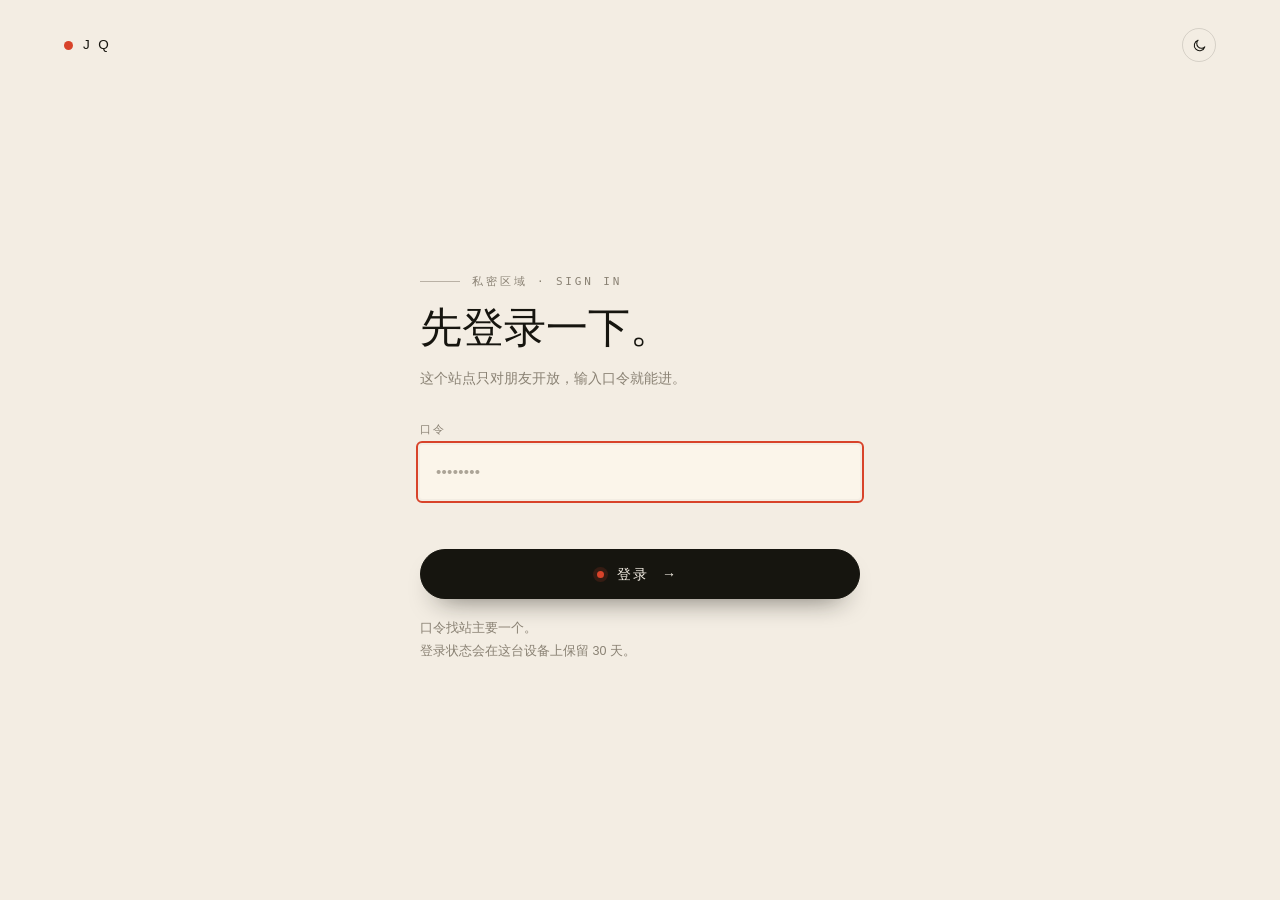
==== about.html @ d94688c4 "Add files via upload" ====
<!DOCTYPE html>
<html lang="zh-CN">
<head>
<meta charset="utf-8" />
<meta name="viewport" content="width=device-width, initial-scale=1" />
<meta name="color-scheme" content="light" />
<title>关于我 · J Q</title>
<meta name="description" content="关于 J Q：我在做什么、经历过什么，以及工作以外的事。" />
<meta name="theme-color" content="#F3EDE3" />
<link rel="icon" href="data:image/svg+xml,%3Csvg xmlns='http://www.w3.org/2000/svg' viewBox='0 0 32 32'%3E%3Crect width='32' height='32' rx='16' fill='%23F3EDE3'/%3E%3Ccircle cx='16' cy='16' r='6' fill='%23D8432A'/%3E%3C/svg%3E" />
<link rel="stylesheet" href="css/style.css" />
<script>
  /* 主题：先看上次的选择，没有就跟系统走 */
  try {
    var savedTheme = localStorage.getItem('site-theme');
    if (!savedTheme) {
      savedTheme = window.matchMedia('(prefers-color-scheme: dark)').matches ? 'dark' : 'light';
    }
    document.documentElement.setAttribute('data-theme', savedTheme);
  } catch (e) {
    document.documentElement.setAttribute('data-theme', 'light');
  }

  /* 从别的页面点链接过来时，先让幕布覆盖屏幕，避免第一帧闪白 */
  try {
    if (/(?:^|[?&])via=veil(?:&|$)/.test(location.search)) {
      document.documentElement.classList.add('is-entering');
    }
  } catch (e) {}
</script>
<script src="js/auth-gate.js"></script>
</head>
<body id="top">

<div class="veil" id="veil" aria-hidden="true">
  <div class="veil__road"></div>
  <div class="veil__car is-moving" data-car></div>
  <p class="veil__label" id="veilLabel">关于我 · About</p>
</div>

<div class="page">

  <header class="topbar">
    <a class="brand" href="index.html" data-transition data-veil="主页 · Home">
      <span class="brand__mark" aria-hidden="true"></span>
      <span>J Q</span>
    </a>
    <div class="topbar__right">
      <nav class="nav" aria-label="主导航">
        <a class="nav__link" href="index.html?via=veil" data-transition data-veil="主页 · Home">主页</a>
        <a class="nav__link" href="about.html" aria-current="page">关于我</a>
        <a class="nav__link" href="works.html?via=veil" data-transition data-veil="作品 · Work">作品</a>
        <a class="nav__link" href="notes.html?via=veil" data-transition data-veil="笔记 · Notes">笔记</a>
        <a class="nav__link" href="friends.html?via=veil" data-transition data-veil="朋友们 · Friends">朋友们</a>
        <a class="nav__link" href="contact.html?via=veil" data-transition data-veil="联系 · Contact">联系</a>
      </nav>
      <button class="theme-toggle" type="button" data-theme-toggle aria-label="切换到夜间模式">
        <svg class="theme-toggle__icon theme-toggle__icon--moon" viewBox="0 0 24 24" fill="none" stroke="currentColor" stroke-width="1.7" stroke-linecap="round" stroke-linejoin="round" aria-hidden="true" focusable="false"><path d="M20.5 14.2A8.6 8.6 0 1 1 9.8 3.5a7 7 0 0 0 10.7 10.7Z"/></svg>
        <svg class="theme-toggle__icon theme-toggle__icon--sun" viewBox="0 0 24 24" fill="none" stroke="currentColor" stroke-width="1.7" stroke-linecap="round" aria-hidden="true" focusable="false"><circle cx="12" cy="12" r="4"/><path d="M12 2.5v2M12 19.5v2M2.5 12h2M19.5 12h2M5.2 5.2l1.4 1.4M17.4 17.4l1.4 1.4M18.8 5.2l-1.4 1.4M6.6 17.4l-1.4 1.4"/></svg>
      </button>
    </div>
  </header>

  <main class="wrap page-main">

    <p class="eyebrow">
      <span class="eyebrow__line" aria-hidden="true"></span>
      关于我 · About
    </p>

    <h1 class="page-title">把复杂的东西，<br />做得简单一点。</h1>

    <p class="page-lede">
      你好，欢迎来到我的个人网页，我是<span class="mark">J Q</span>。一名IT程序员兼前端开发者。<br />
      我喜欢干净的界面、会呼吸的动效，和一次就懂的交互。
    </p>

    <div class="divider" aria-hidden="true">
      <div class="divider__line"></div>
      <div class="divider__car" data-car></div>
    </div>

    <!-- ✏️ 关于我：改成你自己的故事 -->
    <section class="section">
      <h2 class="section__label">关于我</h2>
      <div class="section__body">
        <p>
          我在贵阳做程序开发，日常我和我的联想Y7000P，代码、咖啡待在一起。
          从刚开始的一张项目草稿的出现到项目实际出现你的电脑里，我享受这种感觉。
        </p>
        <p>
          过去几年，我在一边学习，上课，一边尝试写一些小代码玩玩，你将会在我的作品里能看到
        </p>
      </div>
    </section>

    <!-- ✏️ 我在做什么：换成你真实的三个方向 -->
    <section class="section">
      <h2 class="section__label">我在做什么？</h2>
      <div class="section__body">
        <ul class="list">
          <li class="list__item">
            <span class="list__num">01</span>
            <div>
              <h3 class="list__title">第一身份</h3>
              <p class="list__desc">我还是一名在校大学生，还在准备考研呢</p>
            </div>
          </li>
          <li class="list__item">
            <span class="list__num">02</span>
            <div>
              <h3 class="list__title">前端开发</h3>
              <p class="list__desc">用 HTML / CSS / JavaScript 把设计稿变成能跑、能维护的页面。</p>
            </div>
          </li>
          <li class="list__item">
            <span class="list__num">03</span>
            <div>
              <h3 class="list__title">偶尔也研究一下单片机</h3>
              <p class="list__desc">一直想整一个桌面机器人，现在还在研究当中</p>
            </div>
          </li>
        </ul>
      </div>
    </section>

    <!-- ✏️ 现在：最近在忙什么 -->
    <section class="section">
      <h2 class="section__label">现在</h2>
      <div class="section__body">
        <p>
          我在学校上着课，也正在备考研究生，偶尔写写代码。课余时间在写一个微信小程序[手记]，这个程序可以让你随时随地的写写东西。
        </p>
      </div>
    </section>

    <!-- ✏️ 经历：换成你真实的年份与经历 -->
    <section class="section">
      <h2 class="section__label">经历</h2>
      <div class="section__body">
        <ol class="timeline">
          <li class="timeline__item">
            <span class="timeline__year">2026-至今</span>
            <h3 class="timeline__title">在校大学</h3>
            <p class="timeline__desc">上课，备考研究生</p>
          </li>
          <li class="timeline__item">
            <span class="timeline__year">2025</span>
            <h3 class="timeline__title">大数据与人工智能实验室</h3>
            <p class="timeline__desc">主要研究模型训练，偶尔也给AI找些口粮（数据处理）</p>
          </li>
          <li class="timeline__item">
            <span class="timeline__year">2024</span>
            <h3 class="timeline__title">学校</h3>
            <p class="timeline__desc">参加我校的大数据开发校赛，获得二等奖</p>
          </li>
          <li class="timeline__item">
            <span class="timeline__year">2023</span>
            <h3 class="timeline__title">参加云边端AI开发大赛</h3>
            <p class="timeline__desc">侥幸拿了个国家三等奖</p>
          </li>
        </ol>
      </div>
    </section>

    <!-- ✏️ 工具箱 -->
    <section class="section">
      <h2 class="section__label">工具箱</h2>
      <div class="section__body">
        <ul class="chips">
          <li>Pycharm</li>
          <li>IDEA</li>
          <li>DeepSeek</li>
          <li>Blender</li>
          <li>Hbuder x / CSS</li>
          <li>Java</li>
          <li>Python</li>
          <li>MySQL</li>
        </ul>
      </div>
    </section>

    <!-- ✏️ 工作以外 -->
    <section class="section">
      <h2 class="section__label">工作以外</h2>
      <div class="section__body">
        <p>
          骑车、拍照、煮咖啡，偶尔写一点关于设计的文字。
          天气好的时候会沿着河一直骑到没有路灯的地方，然后再骑回来。
        </p>
      </div>
    </section>

    <!-- ✏️ 问答：换成常被问到的问题 -->
    <section class="section">
      <h2 class="section__label">问答</h2>
      <div class="section__body">
        <dl class="qa">
          <div>
            <dt>你接私活吗？</dt>
            <dd>接。我以前的一个高中同学给了我一个数据爬取的项目，我就接了、</dd>
          </div>
          <div>
            <dt>一个项目怎么开始？</dt>
            <dd>先聊半小时的天，把目标、时间和预算说清楚。我会给一份简短的方案和排期，觉得合适再开工。</dd>
          </div>
          <div>
            <dt>你更擅长哪一段？</dt>
            <dd>从「想清楚」到「做出来」的后面那段——把所有的“幻想”全部一一实现，把它写成能跑的页面。</dd>
          </div>
        </dl>
      </div>
    </section>
    <!-- ✏️ 基本信息：换成你的城市、邮箱、社交账号 -->
    <section class="facts">
      <dl class="facts__grid">
        <div class="facts__item">
          <dt>坐标</dt>
          <dd>中国 · 贵阳</dd>
        </div>
        <div class="facts__item">
          <dt>现在</dt>
          <dd>看时间接受远程合作</dd>
        </div>
        <div class="facts__item">
          <dt>邮箱</dt>
          <dd><a href="mailto:2167203486@qq.com">2167203486@qq.com</a></dd>
        </div>
        <div class="facts__item">
          <dt>更多</dt>
          <dd><a href="#" aria-label="这个等一会加">GitHub / 即刻 ↗</a></dd>
        </div>
      </dl>
    </section>

  </main>

  <footer class="site-foot">
    <div class="site-foot__inner">
          <div class="site-foot__cta">
      <p class="site-foot__title">还想知道点别的？<br />直接问我就好。</p>
      <div class="site-foot__actions">
        <a class="cta" href="contact.html?via=veil" data-transition data-veil="联系 · Contact">
            <span class="cta__dot" aria-hidden="true"></span>
            <span>联系我</span>
            <span class="cta__arrow" aria-hidden="true">→</span>
          </a>
        <a class="cta cta--flower" href="花.html?via=veil" data-transition data-veil="花 · Flowers">
          <span class="cta__flower" aria-hidden="true">✿</span>
          <span>看到最后了，送你一朵花吧</span>
        </a>
      </div>
    </div>

<div class="site-foot__meta">
        <span>© 2026 J Q</span>
        <div class="site-foot__links">
          <a href="mailto:2167203486@qq.com">Email</a>
          <a href="#" aria-label="GitHub">GitHub</a>
          <a href="#" aria-label="即刻">即刻</a>
        </div>
        <a href="#top">回到顶部 ↑</a>
      </div>
    </div>
  </footer>

</div>

<noscript>
  <style>
    html.is-entering .veil { display: none !important; }
  </style>
</noscript>

<!-- 落下来的小信封：点一下直接写邮件 -->
<a class="envelope" href="mailto:2167203486@qq.com" aria-label="写信给我" title="写信给我">
  <svg viewBox="0 0 24 24" fill="none" stroke="currentColor" stroke-width="1.6" stroke-linecap="round" stroke-linejoin="round" aria-hidden="true" focusable="false">
    <rect x="2.5" y="5" width="19" height="14" rx="2.6"/>
    <path d="M3.2 6.4 12 12.7l8.8-6.3"/>
  </svg>
</a>
<script src="js/car.js" defer></script>
<script src="js/app.js" defer></script>
<script src="js/letters.js" defer></script>
<script src="js/auth.js" defer></script>
</body>
</html>
---- css/style.css ----
/* =========================================================================
   你的名字 · 个人主页
   ---------------------------------------------------------------------------
   目录
   00 变量 / 重置
   01 通用零件（tag / eyebrow / 按钮 / 工具类）
   02 加载页 loader
   03 小车 car（SVG 配色与动画）
   04 主视觉 hero + 公路
   05 过场幕布 veil
   06 关于我 about
   07 响应式
   08 减少动效 / 降级
   ========================================================================= */

/* ---------------------------------------------------------------- 00 变量 */
:root {
  --paper:      #F3EDE3;
  --paper-hi:   #FBF5EA;
  --paper-lo:   #E8DECE;
  --ink:        #16150F;
  --ink-2:      #3E392F;
  --muted:      #8A8274;
  --accent:     #D8432A;
  --accent-2:   #F0A93B;
  --car:        #D8432A;
  --line:       rgba(22, 21, 15, 0.13);
  --line-strong: rgba(22, 21, 15, .28);
  --hairline:   rgba(22, 21, 15, .08);
  --dash:       rgba(22, 21, 15, .27);
  --ghost:      rgba(22, 21, 15, .13);
  --paper-2:    #EAE1D2;
  --ink-strong: #000000;
  --tire:       #17160F;
  --road-a:     #1D1B13;
  --road-b:     #121109;
  --veil-bg:    #16150F;
  --veil-fg:    #F3EDE3;

  --pad:        clamp(20px, 5vw, 64px);
  --road-h:     clamp(46px, 7vh, 68px);

  --font-serif: Georgia, "Times New Roman", "Songti SC", "STSong",
                "Source Han Serif SC", "Noto Serif SC", "SimSun", serif;
  --font-sans:  -apple-system, BlinkMacSystemFont, "Segoe UI", "PingFang SC",
                "Hiragino Sans GB", "Microsoft YaHei", "Noto Sans SC", sans-serif;
  --font-mono:  ui-monospace, "Cascadia Mono", "SF Mono", Consolas, Menlo, monospace;

  --ease:       cubic-bezier(.2, .8, .2, 1);
  --ease-curtain: cubic-bezier(.76, 0, .24, 1);
}

*, *::before, *::after { box-sizing: border-box; }

html, body {
  margin: 0;
  padding: 0;
  overflow-x: hidden;
}

html { -webkit-text-size-adjust: 100%; }

body {
  min-height: 100vh;
  min-height: 100svh;
  background: var(--paper);
  color: var(--ink);
  font-family: var(--font-sans);
  font-size: 16px;
  line-height: 1.6;
  -webkit-font-smoothing: antialiased;
  -moz-osx-font-smoothing: grayscale;
  text-rendering: optimizeLegibility;
}

body.is-loading { overflow: hidden; }

img, svg { display: block; max-width: 100%; }

a { color: inherit; text-decoration: none; }

h1, h2, h3, p, dl, dd, dt, ul, li { margin: 0; }

ul, ol { padding: 0; list-style: none; }

::selection { background: var(--accent); color: var(--paper); }

:focus-visible {
  outline: 2px solid var(--accent);
  outline-offset: 4px;
  border-radius: 2px;
}

/* ------------------------------------------------------------ 01 通用零件 */
.tag {
  font-family: var(--font-mono);
  font-size: 10.5px;
  letter-spacing: .3em;
  text-transform: uppercase;
  color: var(--ink);
}

.tag--dim { color: var(--muted); }

.eyebrow {
  display: flex;
  align-items: center;
  gap: 12px;
  font-family: var(--font-mono);
  font-size: 11px;
  letter-spacing: .26em;
  text-transform: uppercase;
  color: var(--muted);
}

.eyebrow__line {
  display: block;
  width: clamp(24px, 4vw, 40px);
  height: 1px;
  background: currentColor;
  opacity: .55;
}

.dot { color: var(--accent); }

.mark {
  padding-bottom: 1px;
  border-bottom: 2px solid var(--accent);
}

.sr-only {
  position: absolute;
  width: 1px; height: 1px;
  padding: 0; margin: -1px;
  overflow: hidden;
  clip: rect(0 0 0 0);
  white-space: nowrap;
  border: 0;
}

/* 主按钮 */
.cta {
  position: relative;
  display: inline-flex;
  align-items: center;
  gap: 13px;
  padding: 17px 30px 17px 25px;
  border: 1px solid var(--ink);
  border-radius: 999px;
  background: var(--ink);
  color: var(--paper);
  font-size: clamp(14px, 1.1vw, 15.5px);
  font-weight: 500;
  letter-spacing: .14em;
  line-height: 1;
  box-shadow: 0 14px 28px -18px rgba(22, 21, 15, .95);
  transition: transform .45s var(--ease), box-shadow .45s var(--ease),
              background .45s var(--ease), color .45s var(--ease);
}

.cta::after { /* 扩大点击区 */
  content: "";
  position: absolute;
  inset: -10px -6px;
  border-radius: inherit;
}

.cta:hover {
  transform: translateY(-3px);
  background: var(--ink-strong);
  box-shadow: 0 22px 34px -20px rgba(22, 21, 15, .9);
}

.cta:active { transform: translateY(-1px); }

.cta__dot {
  width: 7px;
  height: 7px;
  flex: none;
  border-radius: 50%;
  background: var(--accent);
  box-shadow: 0 0 0 4px rgba(216, 67, 42, .16);
}

.cta__arrow { transition: transform .45s var(--ease); }
.cta:hover .cta__arrow { transform: translateX(4px); }

.cta--ghost {
  background: transparent;
  color: var(--ink);
  box-shadow: none;
  border-color: var(--line-strong);
}

.cta--ghost:hover {
  background: var(--ink);
  color: var(--paper);
  border-color: var(--ink);
}

/* --------------------------------------------------------- 02 加载页 */
.loader {
  position: fixed;
  inset: 0;
  z-index: 80;
  background:
    radial-gradient(130% 95% at 50% 0%, var(--paper-hi) 0%, var(--paper) 52%, var(--paper-lo) 100%);
  transform: translateY(0);
  transition: transform .9s var(--ease-curtain);
  will-change: transform;
}

.loader.is-out { transform: translateY(-101%); }

.loader::after { /* 幕布下沿的一道黑线 */
  content: "";
  position: absolute;
  left: 0; right: 0; bottom: 0;
  height: 2px;
  background: var(--ink);
}

.loader__inner {
  display: flex;
  flex-direction: column;
  min-height: 100vh;
  min-height: 100svh;
  padding: clamp(18px, 3.2vw, 32px) var(--pad) clamp(22px, 4vw, 40px);
}

.loader__top {
  display: flex;
  align-items: center;
  justify-content: space-between;
  gap: 20px;
  padding-bottom: clamp(12px, 2.2vw, 18px);
  border-bottom: 1px solid var(--line);
}

.loader__head { margin-block: auto; }

.loader__title {
  font-family: var(--font-serif);
  font-weight: 400;
  font-size: clamp(2.1rem, 6.2vw, 4.9rem);
  line-height: 1.12;
  letter-spacing: .01em;
  margin-bottom: clamp(12px, 2.2vh, 22px);
}

.loader__sub {
  color: var(--muted);
  font-size: clamp(12.5px, 1.1vw, 14.5px);
  letter-spacing: .12em;
}

.loader__bar {
  width: 100%;
  max-width: 1080px;
}

.loader__meta {
  display: flex;
  align-items: baseline;
  justify-content: space-between;
  gap: 20px;
  margin-bottom: 2px;
}

.loader__label {
  font-family: var(--font-mono);
  font-size: 10.5px;
  letter-spacing: .3em;
  text-transform: uppercase;
  color: var(--muted);
}

.loader__pct {
  display: inline-flex;
  align-items: baseline;
  color: var(--ink);
}

.loader__pct b {
  font-family: var(--font-serif);
  font-weight: 400;
  font-size: clamp(46px, 7.4vw, 88px);
  line-height: .9;
  letter-spacing: -.015em;
  font-variant-numeric: tabular-nums;
  transition: color .4s var(--ease);
}

.loader__pct i {
  font-style: normal;
  font-size: clamp(14px, 1.7vw, 21px);
  margin-left: 5px;
  color: var(--accent);
  letter-spacing: .02em;
}

.loader.is-done .loader__pct b { color: var(--accent); }

/* 进度轨道 */
.loader__track {
  --cw: 86px;
  --p: 0;
  --carpos: 0;
  position: relative;
  height: 74px;
}

.loader__rail {
  position: absolute;
  left: 0; right: 0; bottom: 20px;
  height: 2px;
  background-image: repeating-linear-gradient(
    to right,
    var(--dash) 0 18px,
    transparent 18px 40px
  );
  background-size: 40px 2px;
  animation: railMove 1.1s linear infinite;
}

.loader__fill {
  position: absolute;
  left: 0; bottom: 20px;
  width: 100%;
  height: 2px;
  background: var(--accent);
  transform: scaleX(var(--p));
  transform-origin: 0 50%;
}

.loader__car {
  position: absolute;
  bottom: 20px;
  left: calc((100% - var(--cw)) * var(--carpos));
  width: var(--cw);
}

.loader__car .car-svg {
  width: 100%;
  height: auto;
  overflow: visible;
}

/* 速度线 */
.loader__car::before,
.loader__car::after {
  content: "";
  position: absolute;
  right: 100%;
  height: 2px;
  border-radius: 2px;
  background: var(--ink);
  opacity: 0;
  animation: speedLine .62s linear infinite;
}

.loader__car::before { top: 46%; width: 22px; margin-right: 6px; }
.loader__car::after  { top: 64%; width: 13px; margin-right: 16px; animation-delay: .24s; }

.loader.is-done .loader__car {
  transition: left .55s cubic-bezier(.5, 0, .85, .45), opacity .3s .25s;
  opacity: 0;
}

.loader__tip {
  display: flex;
  align-items: center;
  gap: 10px;
  margin-top: 4px;
  font-size: 12.5px;
  letter-spacing: .1em;
  color: var(--muted);
}

.loader__tip-dot {
  width: 6px; height: 6px;
  border-radius: 50%;
  background: var(--accent);
  animation: blink 1.2s ease-in-out infinite;
}

.loader.is-done .loader__tip-dot { background: var(--ink); animation: none; }

@keyframes railMove {
  to { background-position-x: -40px; }
}

@keyframes speedLine {
  0%   { opacity: 0; transform: translateX(12px); }
  30%  { opacity: .26; }
  100% { opacity: 0; transform: translateX(-20px); }
}

@keyframes blink {
  0%, 100% { opacity: 1; transform: scale(1); }
  50%      { opacity: .25; transform: scale(.75); }
}

@keyframes carBob {
  0%, 100% { transform: translateY(0) rotate(0deg); }
  50%      { transform: translateY(-2px) rotate(-.35deg); }
}

@keyframes wheelSpin {
  to { transform: rotate(-360deg); }
}

/* --------------------------------------------------------- 03 小车 */
.car-svg { width: 100%; height: auto; overflow: visible; }

.car-svg .car__body      { fill: var(--car); }
.car-svg .car__glow      { fill: #FFCF7A; opacity: .32; filter: blur(12px); }
.car-svg .car__tire      { fill: var(--tire); }
.car-svg .car__rim       { fill: #EFE5D3; }
.car-svg .car__spokes    { stroke: #17160F; stroke-width: 1.7; stroke-linecap: round; }
.car-svg .car__hub       { fill: var(--accent); }
.car-svg .car__window    { fill: #F7EFDF; }
.car-svg .car__shine     { stroke: rgba(255, 255, 255, .85); stroke-width: 2.6; stroke-linecap: round; }
.car-svg .car__seam      { stroke: rgba(0, 0, 0, .22); stroke-width: 2; }
.car-svg .car__handle    { fill: rgba(247, 239, 223, .72); }
.car-svg .car__headlight { fill: #FFE6B4; }
.car-svg .car__taillight { fill: #8C2B1B; }

/* 只有「在跑」的小车才转轮子、才有车身起伏 */
.is-moving .car-svg { animation: carBob 2.6s ease-in-out infinite; }
.is-moving .car__wheel {
  transform-box: fill-box;
  transform-origin: center;
  animation: wheelSpin 1.15s linear infinite;
}

/* 深色背景上的小车：轮胎和轮毂反色，才看得见 */
.veil .car__tire   { fill: var(--veil-fg); }
.veil .car__rim    { fill: #17160F; }
.veil .car__spokes { stroke: var(--veil-fg); }

/* --------------------------------------------------------- 04 主视觉 */
.hero {
  position: relative;
  display: flex;
  flex-direction: column;
  min-height: 100vh;
  min-height: 100svh;
  padding: 0 var(--pad) clamp(14px, 3vh, 28px);
}

/* 右上角的一轮落日（细线圆 + 暖光） */
.hero__sun {
  position: absolute;
  top: clamp(70px, 13vh, 165px);
  right: clamp(-150px, -7vw, -40px);
  width: clamp(260px, 30vw, 460px);
  aspect-ratio: 1;
  border-radius: 50%;
  border: 1px solid rgba(216, 67, 42, .2);
  pointer-events: none;
}

.hero__sun::after {
  content: "";
  position: absolute;
  inset: 12%;
  border-radius: 50%;
  background: radial-gradient(circle, rgba(240, 169, 59, .2) 0%, rgba(240, 169, 59, 0) 66%);
}

.topbar {
  display: flex;
  align-items: center;
  justify-content: space-between;
  gap: 24px;
  padding: clamp(16px, 3vw, 28px) 0;
}

.brand {
  display: inline-flex;
  align-items: center;
  gap: 10px;
  font-size: 13.5px;
  letter-spacing: .18em;
  font-weight: 500;
}

.brand__mark {
  width: 9px; height: 9px;
  border-radius: 50%;
  background: var(--accent);
  transition: transform .5s var(--ease);
}

.brand:hover .brand__mark { transform: scale(1.5); }

.nav { display: flex; gap: clamp(16px, 2.6vw, 30px); }

.nav__link {
  position: relative;
  padding: 4px 0;
  font-size: 12.5px;
  letter-spacing: .16em;
  color: var(--muted);
  transition: color .3s var(--ease);
}

.nav__link:hover { color: var(--ink); }

.nav__link[aria-current] { color: var(--ink); }

.nav__link[aria-current]::after {
  content: "";
  position: absolute;
  left: 0; right: 0; bottom: 0;
  height: 1px;
  background: var(--accent);
}

.hero__copy {
  margin-top: clamp(18px, 5.5vh, 76px);
  max-width: 980px;
}

.hero__copy .eyebrow { margin-bottom: clamp(14px, 2.6vh, 26px); }

.hero__title { font-weight: 400; }

.hero__hi {
  display: block;
  margin-bottom: clamp(4px, 1.1vh, 12px);
  font-size: clamp(14px, 1.5vw, 18px);
  letter-spacing: .36em;
  color: var(--ink-2);
}

.hero__name {
  display: block;
  font-family: var(--font-serif);
  font-style: normal;
  font-size: clamp(66px, min(13.4vw, 14.5vh), 164px);
  line-height: .86;
  letter-spacing: 0;
}

/* 字标：J 实心、Q 描边、朱红句点 */
.wordmark {
  display: inline-flex;
  align-items: baseline;
}

.wordmark__j { color: var(--ink); }

.wordmark__q {
  margin-left: .045em;
  color: transparent;
  -webkit-text-stroke: .022em var(--ink);
}

@supports not (-webkit-text-stroke: 1px #000) {
  .wordmark__q { color: var(--ink); }
}

.wordmark__dot {
  margin-left: .035em;
  color: var(--accent);
}

.hero__lede {
  max-width: 34em;
  margin-top: clamp(14px, 2.4vh, 24px);
  color: var(--ink-2);
  font-size: clamp(13.5px, 1.15vw, 16.5px);
  line-height: 1.95;
  letter-spacing: .02em;
}

/* 舞台：小车站在公路的上沿 */
.hero__scene {
  margin-top: auto;
  padding-top: clamp(16px, 3.6vh, 40px);
}

.hero__stage {
  position: relative;
  display: flex;
  align-items: flex-end;
  justify-content: center;
  padding-bottom: var(--road-h);
}

.hero__car {
  position: relative;
  z-index: 2;
  width: clamp(172px, 23vw, 278px);
  margin-bottom: -2px;
  transform: translateX(78vw);
  will-change: transform;
}

body.is-ready .hero__car {
  transform: translateX(0);
  transition: transform 1.25s cubic-bezier(.16, .84, .24, 1) .12s;
}

/* 公路 */
.road {
  position: absolute;
  left: calc(-1 * var(--pad));
  right: calc(-1 * var(--pad));
  bottom: 0;
  height: var(--road-h);
  background: linear-gradient(180deg, var(--road-a) 0%, var(--road-b) 100%);
  overflow: hidden;
}

.road::before {
  content: "";
  position: absolute;
  left: 0; right: 0;
  top: 50%;
  height: 3px;
  transform: translateY(-50%);
  background-image: repeating-linear-gradient(
    to right,
    rgba(243, 237, 227, .92) 0 40px,
    transparent 40px 92px
  );
  animation: roadMove 1.5s linear infinite;
}

.road::after { /* 路面顶端的高光边 */
  content: "";
  position: absolute;
  left: 0; right: 0; top: 0;
  height: 1px;
  background: rgba(243, 237, 227, .18);
}

@keyframes roadMove {
  from { background-position-x: 0; }
  to   { background-position-x: 92px; }
}

.hero__cta {
  display: flex;
  justify-content: center;
  padding-top: clamp(14px, 2.8vh, 24px);
}

/* 入场：幕布拉起后逐项浮现 */
[data-reveal] {
  opacity: 0;
  transform: translateY(20px);
}

body.is-ready [data-reveal] {
  opacity: 1;
  transform: none;
  transition:
    opacity .9s var(--ease) var(--d, 0s),
    transform .9s var(--ease) var(--d, 0s);
}

/* --------------------------------------------------------- 05 过场幕布 */
.veil {
  position: fixed;
  inset: 0;
  z-index: 90;
  background: var(--veil-bg);
  transform: translateX(100%);
  visibility: hidden;
  transition: transform .72s var(--ease-curtain);
  will-change: transform;
}

/* 点击链接：从右侧滑入盖住页面 */
body.is-leaving .veil {
  visibility: visible;
  transform: translateX(0);
  transition: transform .65s var(--ease-curtain);
}

/* 到达新页面：幕布已在屏幕上，随后向左滑出 */
html.is-entering .veil {
  visibility: visible;
  transform: translateX(0);
  transition: none;
}

html.is-entering .veil.is-leaving {
  visibility: visible;
  transform: translateX(-100%);
  transition: transform .82s var(--ease-curtain);
}

.veil__road {
  position: absolute;
  left: 0; right: 0;
  top: 50%;
  height: 3px;
  background-image: repeating-linear-gradient(
    to right,
    rgba(243, 237, 227, .85) 0 34px,
    transparent 34px 78px
  );
  animation: veilRoad .5s linear infinite;
}

@keyframes veilRoad {
  to { background-position-x: 78px; }
}

.veil__car {
  position: absolute;
  left: 50%;
  bottom: calc(50% + 1px);
  width: clamp(120px, 16vw, 168px);
  transform: translateX(-50%);
}

.veil__label {
  position: absolute;
  left: 50%;
  top: calc(50% + 30px);
  transform: translateX(-50%);
  color: rgba(243, 237, 227, .5);
  font-family: var(--font-mono);
  font-size: 10.5px;
  letter-spacing: .42em;
  text-transform: uppercase;
  white-space: nowrap;
}

/* --------------------------------------------------------- 06 页面骨架 */
.page {
  display: flex;
  flex-direction: column;
  min-height: 100vh;
  min-height: 100svh;
  padding: 0 var(--pad);
}

.wrap {
  width: 100%;
  max-width: 1040px;
  margin: 0 auto;
}

.page-main {
  flex: 1;
  padding: clamp(24px, 6.5vh, 76px) 0 clamp(30px, 6vh, 60px);
}

.page-title {
  font-family: var(--font-serif);
  font-weight: 400;
  font-size: clamp(32px, 5.4vw, 66px);
  line-height: 1.16;
  letter-spacing: .005em;
  margin: clamp(16px, 2.8vh, 24px) 0 clamp(18px, 3vw, 28px);
}

.page-lede {
  max-width: 36em;
  color: var(--ink-2);
  font-size: clamp(14px, 1.2vw, 17px);
  line-height: 2.05;
}

/* 带小车的分隔线 */
.divider {
  position: relative;
  height: 46px;
  margin: clamp(28px, 6vh, 56px) 0;
}

.divider__line {
  position: absolute;
  left: 0; right: 0;
  top: 50%;
  height: 1px;
  background-image: repeating-linear-gradient(
    to right,
    var(--dash) 0 12px,
    transparent 12px 26px
  );
}

.divider__car {
  position: absolute;
  right: 0;
  bottom: calc(50% + 1px);
  width: 62px;
}

/* 段落：左标签 + 右正文 */
.section {
  display: grid;
  grid-template-columns: minmax(110px, 180px) 1fr;
  gap: clamp(16px, 4vw, 48px);
  padding: clamp(22px, 4vh, 36px) 0;
  border-top: 1px solid var(--line);
}

.section__label {
  padding-top: 6px;
  font-family: var(--font-mono);
  font-size: 10.5px;
  font-weight: 400;
  letter-spacing: .24em;
  text-transform: uppercase;
  color: var(--muted);
}

.section__body > p {
  max-width: 40em;
  margin-bottom: 1.05em;
  color: var(--ink-2);
  line-height: 2.05;
  font-size: clamp(14px, 1.1vw, 16px);
}

.section__body > p:last-child { margin-bottom: 0; }

/* 编号列表 */
.list__item {
  display: grid;
  grid-template-columns: 44px 1fr;
  gap: 8px;
  padding: 14px 0;
  border-bottom: 1px solid var(--line);
}

.list__item:first-child { padding-top: 0; }
.list__item:last-child { border-bottom: 0; padding-bottom: 0; }

.list__num {
  font-family: var(--font-mono);
  font-size: 10.5px;
  letter-spacing: .1em;
  color: var(--accent);
  padding-top: 5px;
}

.list__title {
  font-size: clamp(15px, 1.3vw, 17px);
  font-weight: 600;
  letter-spacing: .04em;
  margin-bottom: 4px;
}

.list__desc {
  color: var(--muted);
  font-size: 13.5px;
  line-height: 1.9;
  max-width: 36em;
}

/* 基本信息 */
.facts {
  padding: clamp(22px, 4vh, 36px) 0;
  border-top: 1px solid var(--line);
}

.facts__grid {
  display: grid;
  grid-template-columns: repeat(4, 1fr);
  gap: clamp(16px, 3vw, 36px);
}

.facts__item dt {
  margin-bottom: 6px;
  font-family: var(--font-mono);
  font-size: 10.5px;
  letter-spacing: .22em;
  text-transform: uppercase;
  color: var(--muted);
}

.facts__item dd {
  font-size: clamp(13.5px, 1.1vw, 15px);
  letter-spacing: .02em;
  line-height: 1.7;
}

.facts__item a {
  border-bottom: 1px solid var(--line-strong);
  transition: border-color .3s var(--ease), color .3s var(--ease);
}

.facts__item a:hover {
  color: var(--accent);
  border-color: var(--accent);
}

/* ------------------------------------------------- 06.5 内容组件 */
/* 首页 / 内页分区 */
.band {
  padding: clamp(44px, 9vh, 96px) var(--pad);
}

.band__head {
  display: flex;
  align-items: flex-end;
  justify-content: space-between;
  flex-wrap: wrap;
  gap: 20px;
  margin-bottom: clamp(22px, 4vh, 40px);
}

.band__title {
  margin-top: clamp(12px, 2vh, 18px);
  font-family: var(--font-serif);
  font-weight: 400;
  font-size: clamp(23px, 3.1vw, 38px);
  line-height: 1.34;
}

.more {
  display: inline-flex;
  align-items: center;
  gap: 8px;
  padding-bottom: 3px;
  border-bottom: 1px solid var(--line-strong);
  font-size: 13px;
  letter-spacing: .12em;
  white-space: nowrap;
  transition: color .3s var(--ease), border-color .3s var(--ease), gap .3s var(--ease);
}

.more:hover {
  gap: 12px;
  color: var(--accent);
  border-color: var(--accent);
}

/* 跑马灯：一条会走的“路” */.marquee {
  overflow: hidden;
  padding: clamp(14px, 2vh, 20px) 0;
  border-top: 1px solid var(--line);
  border-bottom: 1px solid var(--line);
}

.marquee__track {
  display: flex;
  align-items: center;
  width: max-content;
  animation: marquee 46s linear infinite;
}

.marquee__track span {
  margin-right: max(20px, 2.6vw);
  font-family: var(--font-serif);
  font-size: clamp(15px, 1.5vw, 19px);
  letter-spacing: .12em;
  color: var(--ink-2);
  white-space: nowrap;
}

.marquee__dot { color: var(--accent); opacity: .75; }

@keyframes marquee {
  from { transform: translateX(0); }
  to   { transform: translateX(-50%); }
}

/* 作品列表：一行一条“车道” */
.works { border-top: 1px solid var(--line); }

.work-row {
  position: relative;
  display: grid;
  grid-template-columns: 92px 1fr 170px 56px 54px;
  align-items: center;
  gap: 20px;
  padding: 22px 0;
  border-bottom: 1px solid var(--line);
  transition: background .45s var(--ease), padding .45s var(--ease);
}

.work-row:hover {
  padding-inline: 14px;
  background: rgba(216, 67, 42, .05);
}

.work-row__num {
  font-family: var(--font-mono);
  font-size: 11px;
  letter-spacing: .1em;
  color: var(--accent);
}

.work-row__title {
  display: block;
  margin-bottom: 4px;
  font-size: clamp(16.5px, 1.6vw, 21px);
  font-weight: 500;
  letter-spacing: .02em;
}

.work-row__desc {
  display: block;
  font-size: 13px;
  line-height: 1.8;
  color: var(--muted);
  max-width: 34em;
}

.work-row__tags {
  font-family: var(--font-mono);
  font-size: 10.5px;
  letter-spacing: .12em;
  text-transform: uppercase;
  color: var(--muted);
}

.work-row__year {
  font-family: var(--font-mono);
  font-size: 11px;
  letter-spacing: .08em;
  color: var(--muted);
}

.work-row__go {
  position: relative;
  display: flex;
  align-items: center;
  justify-content: flex-end;
  height: 32px;
}

.work-row__arrow {
  font-size: 15px;
  transition: opacity .3s var(--ease), transform .45s var(--ease);
}

.work-row__car {
  position: absolute;
  right: 0;
  top: 50%;
  width: 54px;
  opacity: 0;
  transform: translate(-10px, -50%);
  transition: opacity .35s var(--ease), transform .5s var(--ease);
  pointer-events: none;
}

.work-row:hover .work-row__arrow { opacity: 0; transform: translateX(12px); }
.work-row:hover .work-row__car   { opacity: 1; transform: translate(0, -50%); }

/* 悬停时车轮才转，像刚停下 / 刚起步 */
.work-row:hover .car__wheel {
  transform-box: fill-box;
  transform-origin: center;
  animation: wheelSpin 1.15s linear infinite;
}

/* 左右分栏 */
.split {
  display: grid;
  grid-template-columns: 1fr 1fr;
  gap: clamp(24px, 6vw, 72px);
  align-items: start;
}

.split__title {
  margin-top: clamp(14px, 2.2vh, 20px);
  font-family: var(--font-serif);
  font-weight: 400;
  font-size: clamp(24px, 3.4vw, 42px);
  line-height: 1.45;
}

.split__body p {
  max-width: 32em;
  margin-bottom: 1.05em;
  color: var(--ink-2);
  font-size: clamp(14px, 1.1vw, 16px);
  line-height: 2.05;
}

.split__body .more { margin-top: 8px; }

/* 时间线：一条虚线公路 */
.timeline {
  position: relative;
  padding-left: 24px;
  border-left: 1px dashed var(--dash);
}

.timeline__item {
  position: relative;
  padding-bottom: clamp(18px, 3vh, 28px);
}

.timeline__item:last-child { padding-bottom: 0; }

.timeline__item::before {
  content: "";
  position: absolute;
  left: -29px;
  top: 7px;
  width: 9px;
  height: 9px;
  border-radius: 50%;
  background: var(--accent);
  box-shadow: 0 0 0 4px var(--paper);
}

.timeline__year {
  display: block;
  margin-bottom: 5px;
  font-family: var(--font-mono);
  font-size: 10.5px;
  letter-spacing: .2em;
  color: var(--muted);
}

.timeline__title {
  margin-bottom: 4px;
  font-size: clamp(15px, 1.3vw, 17px);
  font-weight: 600;
  letter-spacing: .03em;
}

.timeline__desc {
  max-width: 34em;
  color: var(--muted);
  font-size: 13.5px;
  line-height: 1.9;
}

/* 技能标签 */
.chips {
  display: flex;
  flex-wrap: wrap;
  gap: 8px;
}

.chips li {
  padding: 7px 14px;
  border: 1px solid var(--line-strong);
  border-radius: 999px;
  font-family: var(--font-mono);
  font-size: 11px;
  letter-spacing: .06em;
  color: var(--ink-2);
  transition: border-color .3s var(--ease), color .3s var(--ease);
}

.chips li:hover { border-color: var(--accent); color: var(--accent); }

/* 联系页 */
.contact-mail {
  display: flex;
  align-items: center;
  flex-wrap: wrap;
  gap: 18px;
  margin: clamp(20px, 3.6vh, 34px) 0 clamp(28px, 5vh, 46px);
}

.contact-mail__link {
  font-family: var(--font-serif);
  font-size: clamp(23px, 4.4vw, 50px);
  line-height: 1.25;
  letter-spacing: .01em;
  word-break: break-all;
  padding-bottom: 4px;
  border-bottom: 2px solid var(--accent);
  transition: color .3s var(--ease);
}

.contact-mail__link:hover { color: var(--accent); }

.copy-btn {
  display: inline-flex;
  align-items: center;
  gap: 8px;
  padding: 9px 16px;
  border: 1px solid var(--line-strong);
  border-radius: 999px;
  background: transparent;
  color: var(--ink-2);
  font-family: var(--font-mono);
  font-size: 10.5px;
  letter-spacing: .14em;
  text-transform: uppercase;
  cursor: pointer;
  transition: background .3s var(--ease), color .3s var(--ease), border-color .3s var(--ease);
}

.copy-btn:hover { background: var(--ink); color: var(--paper); border-color: var(--ink); }
.copy-btn.is-done { background: var(--accent); border-color: var(--accent); color: var(--paper); }

.links {
  margin-top: clamp(8px, 2vh, 16px);
  border-top: 1px solid var(--line);
}

.links a {
  display: flex;
  align-items: baseline;
  justify-content: space-between;
  gap: 16px;
  padding: clamp(14px, 2.2vh, 20px) 0;
  border-bottom: 1px solid var(--line);
  transition: padding-left .35s var(--ease), color .3s var(--ease);
}

.links a:hover { padding-left: 10px; color: var(--accent); }

.links__name { font-size: clamp(15px, 1.4vw, 18px); letter-spacing: .02em; }

.links__meta {
  font-family: var(--font-mono);
  font-size: 10.5px;
  letter-spacing: .14em;
  text-transform: uppercase;
  color: var(--muted);
}

/* 作品页：列表与详情 */
.works--page { margin-top: clamp(26px, 4.6vh, 44px); }

.project-visual {
  position: relative;
  display: flex;
  align-items: center;
  justify-content: center;
  height: clamp(190px, 32vh, 320px);
  margin: clamp(22px, 3.6vh, 36px) 0 clamp(26px, 4.4vh, 44px);
  background: var(--paper-lo);
  border: 1px solid var(--hairline);
  overflow: hidden;
}

.project-visual__num {
  font-family: var(--font-serif);
  font-size: clamp(76px, 15vw, 190px);
  line-height: 1;
  color: var(--ghost);
  letter-spacing: -.02em;
}

.project-visual__road {
  position: absolute;
  left: 0; right: 0;
  bottom: 46px;
  height: 3px;
  background-image: repeating-linear-gradient(
    to right,
    var(--dash) 0 26px,
    transparent 26px 62px
  );
  animation: roadMove 2s linear infinite;
}

.project-visual__car {
  position: absolute;
  right: 9%;
  bottom: 47px;
  width: clamp(96px, 12vw, 140px);
}

.project-meta {
  display: grid;
  grid-template-columns: repeat(4, 1fr);
  gap: clamp(14px, 3vw, 32px);
  padding: clamp(16px, 2.6vh, 22px) 0;
  border-top: 1px solid var(--line);
  border-bottom: 1px solid var(--line);
}

.project-meta dt {
  margin-bottom: 5px;
  font-family: var(--font-mono);
  font-size: 10.5px;
  letter-spacing: .22em;
  text-transform: uppercase;
  color: var(--muted);
}

.project-meta dd { font-size: clamp(13.5px, 1.1vw, 15px); }

.project-nav {
  display: grid;
  grid-template-columns: 1fr 1fr;
  gap: 16px;
  margin-top: clamp(30px, 5vh, 52px);
  border-top: 1px solid var(--line);
}

.project-nav__link {
  display: flex;
  flex-direction: column;
  gap: 5px;
  padding: clamp(16px, 2.6vh, 22px) 0;
}

.project-nav__link:last-child { align-items: flex-end; text-align: right; }

.project-nav__label {
  font-family: var(--font-mono);
  font-size: 10.5px;
  letter-spacing: .2em;
  text-transform: uppercase;
  color: var(--muted);
}

.project-nav__title {
  font-size: clamp(14px, 1.2vw, 16px);
  letter-spacing: .02em;
  transition: color .3s var(--ease);
}

.project-nav__link:hover .project-nav__title { color: var(--accent); }

/* 相邻分区之间的一条细线 */
.band + .band { border-top: 1px solid var(--line); }

/* 页脚 */
.site-foot {
  padding: clamp(32px, 6vh, 58px) var(--pad) clamp(20px, 3.4vh, 32px);
  border-top: 1px solid var(--line);
  position: relative;
  z-index: 61;
  background: var(--paper);
}

.page .site-foot { padding-inline: 0; }

.site-foot__inner {
  width: 100%;
  max-width: 1040px;
  margin: 0 auto;
}

.site-foot__cta {
  display: flex;
  align-items: flex-end;
  justify-content: space-between;
  flex-wrap: wrap;
  gap: 20px;
  padding-bottom: clamp(26px, 4.4vh, 44px);
}

.site-foot__title {
  font-family: var(--font-serif);
  font-weight: 400;
  font-size: clamp(23px, 3.1vw, 37px);
  line-height: 1.36;
}

.site-foot__meta {
  display: flex;
  align-items: center;
  justify-content: space-between;
  flex-wrap: wrap;
  gap: 14px;
  padding-top: clamp(14px, 2.4vh, 20px);
  border-top: 1px solid var(--line);
  font-family: var(--font-mono);
  font-size: 10.5px;
  letter-spacing: .14em;
  text-transform: uppercase;
  color: var(--muted);
}

.site-foot__meta a {
  border-bottom: 1px solid transparent;
  transition: color .3s var(--ease), border-color .3s var(--ease);
}

.site-foot__meta a:hover { color: var(--ink); border-color: var(--accent); }

.site-foot__links { display: flex; gap: 16px; flex-wrap: wrap; }

/* 首屏左下角的滚动提示 */
.hero__scroll {
  position: absolute;
  right: var(--pad);
  bottom: clamp(24px, 4.4vh, 38px);
  display: flex;
  align-items: center;
  gap: 9px;
  font-family: var(--font-mono);
  font-size: 10px;
  letter-spacing: .3em;
  text-transform: uppercase;
  color: var(--muted);
}

.hero__scroll span { animation: nudge 2s ease-in-out infinite; }

@keyframes nudge {
  0%, 100% { transform: translateY(0); }
  50%      { transform: translateY(4px); }
}

/* 进入内页时的内容升起 */
html.is-entering .topbar,
html.is-entering .wrap,
html.is-entering .site-foot {
  animation: pageIn .95s .42s both cubic-bezier(.2, .8, .2, 1);
}

@keyframes pageIn {
  from { opacity: 0; transform: translateY(26px); }
  to   { opacity: 1; transform: none; }
}


/* ------------------------------------------------- 06.6 缩略图 / 笔记 / 数据 */
/* 作品行左侧的小“路牌”缩略图 */
.work-row__thumb {
  position: relative;
  display: flex;
  align-items: flex-end;
  width: 100%;
  height: 66px;
  padding: 7px 10px;
  overflow: hidden;
  background: var(--paper-2);
  border: 1px solid var(--hairline);
  font-family: var(--font-serif);
  font-size: 21px;
  line-height: 1;
  letter-spacing: .01em;
  color: var(--ink);
}

.work-row__thumb::before {
  content: "";
  position: absolute;
  left: 0; right: 0; top: 16px;
  height: 1px;
  background-image: repeating-linear-gradient(to right, var(--shape, rgba(216, 67, 42, .5)) 0 7px, transparent 7px 14px);
  opacity: .7;
}

.work-row__thumb::after {
  content: "";
  position: absolute;
  right: -10px; top: -14px;
  width: 40px; height: 40px;
  border-radius: 50%;
  background: var(--tint, rgba(216, 67, 42, .3));
}

.thumb-a { --tint: rgba(216, 67, 42, .22); --shape: rgba(216, 67, 42, .55); }
.thumb-b { --tint: rgba(240, 169, 59, .34); --shape: rgba(190, 128, 30, .55); background: rgba(240, 169, 59, .12); }
.thumb-c { --tint: var(--ghost); --shape: var(--line-strong); }
.thumb-d { --tint: rgba(107, 122, 79, .26); --shape: rgba(107, 122, 79, .6); background: rgba(107, 122, 79, .1); }
.thumb-e { --tint: rgba(216, 67, 42, .12); --shape: rgba(216, 67, 42, .38); }
.thumb-f { --tint: rgba(92, 112, 132, .24); --shape: rgba(92, 112, 132, .55); background: rgba(92, 112, 132, .08); }

.work-row:hover .work-row__thumb { border-color: rgba(216, 67, 42, .3); }

/* 数据条 */
.stats {
  display: grid;
  grid-template-columns: repeat(4, 1fr);
  gap: clamp(16px, 3vw, 36px);
}

.stats__item { display: flex; flex-direction: column; gap: 4px; }

.stats__item b {
  font-family: var(--font-serif);
  font-weight: 400;
  font-size: clamp(30px, 3.6vw, 46px);
  line-height: 1;
  letter-spacing: -.01em;
}

.stats__item span {
  font-family: var(--font-mono);
  font-size: 10.5px;
  letter-spacing: .14em;
  color: var(--muted);
}

.band--stats { padding-block: clamp(26px, 4.6vh, 46px); }

/* 笔记：可展开的条目 */
.notes { border-top: 1px solid var(--line); }

.note { border-bottom: 1px solid var(--line); }

.note__head {
  display: grid;
  grid-template-columns: 88px 1fr 128px 26px;
  align-items: center;
  gap: 16px;
  padding: clamp(16px, 2.5vh, 22px) 0;
  cursor: pointer;
  list-style: none;
}

.note__head::-webkit-details-marker { display: none; }

.note__date {
  font-family: var(--font-mono);
  font-size: 10.5px;
  letter-spacing: .12em;
  color: var(--muted);
}

.note__title {
  font-size: clamp(15px, 1.45vw, 18.5px);
  letter-spacing: .02em;
  transition: color .3s var(--ease), transform .35s var(--ease);
}

.note__head:hover .note__title { color: var(--accent); }

.note__meta {
  font-family: var(--font-mono);
  font-size: 10.5px;
  letter-spacing: .12em;
  color: var(--muted);
  text-align: right;
}

.note__icon {
  position: relative;
  width: 12px;
  height: 12px;
  justify-self: end;
}

.note__icon::before,
.note__icon::after {
  content: "";
  position: absolute;
  background: var(--ink);
  transition: transform .3s var(--ease), opacity .3s var(--ease);
}

.note__icon::before { left: 0; top: 5.5px; width: 12px; height: 1px; }
.note__icon::after  { left: 5.5px; top: 0; width: 1px; height: 12px; }

.note[open] .note__icon::after { transform: scaleY(0); opacity: 0; }
.note[open] .note__title { color: var(--accent); }

.note__body {
  max-width: 40em;
  padding-bottom: clamp(20px, 3.2vh, 28px);
}

.note__body p {
  margin-bottom: 1em;
  color: var(--ink-2);
  font-size: clamp(13.5px, 1.05vw, 15px);
  line-height: 2.05;
}

.note__body p:last-child { margin-bottom: 0; }

/* 首页的笔记预览行 */
.note-row {
  display: grid;
  grid-template-columns: 88px 1fr 128px;
  align-items: baseline;
  gap: 16px;
  padding: 15px 0;
  border-bottom: 1px solid var(--line);
  transition: padding-left .35s var(--ease), color .3s var(--ease);
}

.note-row:hover { padding-left: 10px; color: var(--accent); }

.note-row__date,
.note-row__meta {
  font-family: var(--font-mono);
  font-size: 10.5px;
  letter-spacing: .12em;
  color: var(--muted);
}

.note-row__meta { text-align: right; }
.note-row__title { font-size: clamp(14.5px, 1.3vw, 17px); letter-spacing: .02em; }

/* 问答 */
.qa > div {
  padding: 15px 0;
  border-bottom: 1px solid var(--line);
}

.qa > div:first-child { padding-top: 0; }
.qa > div:last-child { border-bottom: 0; padding-bottom: 0; }

.qa dt {
  margin-bottom: 5px;
  font-size: clamp(14.5px, 1.2vw, 16px);
  font-weight: 600;
  letter-spacing: .02em;
}

.qa dd {
  max-width: 36em;
  color: var(--muted);
  font-size: 13.5px;
  line-height: 1.95;
}

/* 滚动渐入（JS 给 body 加 .reveal-on 才生效，无 JS 时内容照常显示） */
.reveal-on [data-reveal-scroll] {
  opacity: 0;
  transform: translateY(26px);
}

.reveal-on [data-reveal-scroll].is-in {
  opacity: 1;
  transform: none;
  transition: opacity .9s var(--ease), transform .95s var(--ease);
}

@media (max-width: 860px) {
  .note__head { grid-template-columns: 74px 1fr 26px; }
  .note__meta { display: none; }
  .note-row { grid-template-columns: 74px 1fr; }
  .note-row__meta { display: none; }
  .stats { grid-template-columns: repeat(2, 1fr); row-gap: 20px; }
}

@media (max-width: 720px) {
  .work-row__thumb { height: 44px; padding: 4px 6px; font-size: 14px; }
  .work-row__thumb::before { top: 11px; }
  .work-row__thumb::after { width: 26px; height: 26px; right: -8px; top: -10px; }

  .note__head { grid-template-columns: 62px 1fr 22px; gap: 10px; }
  .note-row { grid-template-columns: 62px 1fr; gap: 10px; }
}

/* --------------------------------------------------------- 07 响应式 */
@media (max-width: 860px) {
  .page-title br { display: none; }
  .facts__grid { grid-template-columns: repeat(2, 1fr); row-gap: 22px; }
  .split { grid-template-columns: 1fr; gap: 22px; }
  .work-row { grid-template-columns: 78px 1fr 132px 46px 50px; gap: 14px; }
}

@media (max-width: 720px) {
  :root { --road-h: 52px; }

  .hero__sun { display: none; }
  .hero__scroll { display: none; }
  .hero__car { width: clamp(190px, 56vw, 260px); }

  .hero__copy { margin-top: clamp(16px, 5vh, 48px); }
  .hero__lede br { display: none; }
  .hero__lede { max-width: none; }

  .loader__track { --cw: 74px; height: 64px; }
  .loader__rail, .loader__fill { bottom: 18px; }
  .loader__car { bottom: 18px; }

  .section {
    grid-template-columns: 1fr;
    gap: 10px;
  }

  .section__label { padding-top: 0; }

  .divider { height: 34px; margin: clamp(22px, 4vh, 34px) 0; }
  .divider__car { width: 46px; }

  .band { padding-block: clamp(34px, 7vh, 58px); }
  .band__head { align-items: flex-start; }
  .marquee__track { animation-duration: 34s; }

  .work-row { grid-template-columns: 56px 1fr 26px; gap: 12px; padding: 18px 0; }
  .work-row__tags, .work-row__year, .work-row__car { display: none; }
  .work-row:hover { padding-inline: 0; background: transparent; }

  .timeline { padding-left: 20px; }
  .timeline__item::before { left: -25px; }

  .project-meta { grid-template-columns: repeat(2, 1fr); row-gap: 16px; }
  .project-visual { height: 190px; }
  .project-visual__road { bottom: 40px; }
  .project-visual__car { bottom: 41px; right: 6%; }
  .project-nav { grid-template-columns: 1fr; gap: 0; }
  .project-nav__link:last-child {
    align-items: flex-start;
    text-align: left;
    border-top: 1px solid var(--line);
  }

  .site-foot__cta { align-items: flex-start; }
  .site-foot__meta { justify-content: flex-start; }
  .links a { align-items: center; }

  .veil__label { letter-spacing: .3em; font-size: 9.5px; }
}

@media (max-width: 420px) {
  .topbar { gap: 14px; }
  .nav { gap: 10px; }
  .nav__link { font-size: 11.5px; letter-spacing: .1em; }
  .brand { letter-spacing: .06em; font-size: 12.5px; }
  .cta { padding: 16px 24px 16px 20px; gap: 10px; }
}

/* 高度很矮的横屏 / 小窗口 */
@media (max-height: 620px) and (min-width: 721px) {
  .hero__car { width: clamp(150px, 18vw, 210px); }
  .hero__copy { margin-top: 12px; }
  .hero__lede { display: none; }
  .loader__head { margin-block: 8px; }
}

/* --------------------------------------------------------- 08 降级 */
@media (prefers-reduced-motion: reduce) {
  *, *::before, *::after {
    animation-duration: .01ms !important;
    animation-iteration-count: 1 !important;
    transition-duration: .01ms !important;
  }
  .hero__car { transform: none; }
  [data-reveal] { opacity: 1; transform: none; }
}

/* --------------------------------------------------------- 09 昼夜切换 */
.topbar__right {
  display: flex;
  align-items: center;
  gap: clamp(10px, 1.8vw, 20px);
}

.theme-toggle {
  display: grid;
  place-items: center;
  width: 34px;
  height: 34px;
  padding: 0;
  border: 1px solid var(--line);
  border-radius: 50%;
  background: transparent;
  color: var(--ink);
  cursor: pointer;
  transition: color .3s var(--ease), border-color .3s var(--ease), background .3s var(--ease);
}

.theme-toggle:hover { color: var(--accent); border-color: var(--accent); }
.theme-toggle svg { width: 15px; height: 15px; }
.theme-toggle__icon { display: block; }
.theme-toggle__icon--sun { display: none; }
[data-theme="dark"] .theme-toggle__icon--sun { display: block; }
[data-theme="dark"] .theme-toggle__icon--moon { display: none; }

/* 夜间车轮加一圈浅描边，免得和深色背景糊在一起 */
html[data-theme="dark"] .car-svg .car__tire {
  stroke: rgba(242, 236, 224, .22);
  stroke-width: 1.4;
}

/* --------------------------------------------------------- 10 小信封 */
.envelope {
  position: fixed;
  right: clamp(14px, 2.2vw, 26px);
  bottom: clamp(14px, 2.2vw, 26px);
  z-index: 60;
  display: grid;
  place-items: center;
  width: 46px;
  height: 46px;
  border: 1px solid var(--line);
  border-radius: 50%;
  background: var(--paper-hi);
  color: var(--ink);
  box-shadow: 0 12px 26px -16px rgba(22, 21, 15, .55);
  animation:
    envelopeDrop 1.5s cubic-bezier(.22, .9, .3, 1) .35s backwards,
    envelopeFloat 4.2s ease-in-out 2.6s infinite;
  transition: border-color .3s var(--ease), color .3s var(--ease);
}

.envelope svg { width: 21px; height: 21px; }
.envelope:hover { border-color: var(--accent); color: var(--accent); }

/* 加载页 / 幕布还在的时候先别掉下来 */
body.is-loading .envelope { animation-play-state: paused; }

@keyframes envelopeDrop {
  0%   { transform: translateY(-130vh) rotate(-14deg); opacity: 0; }
  10%  { opacity: 1; }
  55%  { transform: translateY(6px) rotate(6deg); }
  72%  { transform: translateY(-8px) rotate(-3deg); }
  86%  { transform: translateY(3px) rotate(1.5deg); }
  100% { transform: translateY(0) rotate(0deg); opacity: 1; }
}

@keyframes envelopeFloat {
  0%, 100% { transform: translateY(0); }
  50%      { transform: translateY(-4px); }
}

/* 主题切换时，底色平滑过渡 */
body { transition: background-color .45s var(--ease), color .45s var(--ease); }

/* --------------------------------------------------------- 11 夜间配色 */
html[data-theme="dark"] {
  color-scheme: dark;
  --paper:        #14130F;
  --paper-hi:     #1C1A14;
  --paper-lo:     #0C0B08;
  --paper-2:      #201E16;
  --ink-strong:   #FFFCF4;
  --ink:          #F2ECE0;
  --ink-2:        #CFC7B8;
  --muted:        #92897A;
  --accent:       #E5543A;
  --accent-2:     #F0B45A;
  --car:          #D8432A;

  --line:         rgba(242, 236, 224, .14);
  --line-strong:  rgba(242, 236, 224, .3);
  --hairline:     rgba(242, 236, 224, .1);
  --dash:         rgba(242, 236, 224, .26);
  --ghost:        rgba(242, 236, 224, .15);

  --tire:         #3A362C;
  --road-a:       #262418;
  --road-b:       #191710;
  --veil-bg:      #060604;
  --veil-fg:      #F3EDE3;
}

@media (max-width: 720px) {
  .envelope { right: 14px; bottom: 14px; }
}

@media (max-width: 420px) {
  .theme-toggle { width: 30px; height: 30px; }
  .theme-toggle svg { width: 14px; height: 14px; }
  .envelope { width: 42px; height: 42px; }
  .envelope svg { width: 19px; height: 19px; }
}

@media (max-width: 360px) {
  .brand span:last-child { display: none; }
}

/* --------------------------------------------------------- 12 飘屏字母 */
/* 外层：固定定位，负责从底部向顶部上升 */
.float-letter {
  position: fixed;
  bottom: -12vh;
  z-index: 1;
  pointer-events: none;
  user-select: none;
  animation: floatRise var(--dur, 16s) linear var(--delay, 0s) infinite;
  will-change: transform;
}

/* 内层：真正可见的字母，负责左右摇摆 + 轻微旋转 */
.float-letter i {
  display: block;
  font-style: normal;
  font-family: var(--font-serif);
  font-size: var(--size, 18px);
  line-height: 1;
  color: var(--color, var(--accent));
  opacity: .32;
  animation: floatSway calc(var(--dur, 16s) / 2) ease-in-out
             calc(var(--delay, 0s) / -2) infinite alternate;
  text-shadow: 0 1px 10px rgba(22, 21, 15, .07);
}

@keyframes floatRise {
  from { transform: translateY(0); }
  to   { transform: translateY(calc(-100vh - 24vh)); }
}

@keyframes floatSway {
  from { transform: translateX(calc(var(--sway, 30px) * -1)) rotate(-5deg); }
  to   { transform: translateX(var(--sway, 30px)) rotate(5deg); }
}

/* 系统要求减少动效时，字母静止停留 */
@media (prefers-reduced-motion: reduce) {
  .float-letter,
  .float-letter i { animation: none; }
}
/* --------------------------------------------------------- 12 送你一朵花 */
/* 页脚的两个按钮排一行 */
.site-foot__actions {
  display: flex;
  flex-wrap: wrap;
  align-items: center;
  gap: 12px;
}

.site-foot__cta--end { justify-content: flex-end; }

.cta--flower {
  padding: 15px 22px;
  background: transparent;
  color: var(--ink);
  border-color: var(--line-strong);
  box-shadow: none;
  font-size: clamp(12.5px, .98vw, 14px);
  letter-spacing: .06em;
}

.cta--flower:hover {
  background: var(--accent);
  border-color: var(--accent);
  color: var(--paper);
}

.cta__flower {
  font-family: "Segoe UI Symbol", "Apple Symbols", "Noto Sans Symbols", sans-serif;
  font-size: 1.25em;
  line-height: 1;
  color: var(--accent);
  transition: transform .5s var(--ease), color .3s var(--ease);
}

.cta--flower:hover .cta__flower {
  color: var(--paper);
  transform: rotate(20deg) scale(1.12);
}

/* ---- 花页 ---- */
.bloom {
  position: relative;
  flex: 1;
  display: flex;
  flex-direction: column;
  align-items: center;
  justify-content: center;
  padding: clamp(24px, 5vh, 60px) 0 clamp(40px, 8vh, 90px);
  text-align: center;
}

.bloom__inner {
  position: relative;
  z-index: 1;
  display: flex;
  flex-direction: column;
  align-items: center;
}

/* 飘落的花瓣 */
.bloom__fall {
  position: fixed;
  inset: 0;
  z-index: 0;
  overflow: hidden;
  pointer-events: none;
}

.petal-fall {
  position: absolute;
  top: -10vh;
  left: var(--x, 50%);
  width: 14px;
  height: 14px;
  border-radius: 62% 12% 62% 62%;
  background: var(--accent);
  opacity: 0;
  animation: petalFall var(--dur, 13s) linear var(--delay, 0s) infinite;
}

@keyframes petalFall {
  0%   { transform: translate3d(0, 0, 0) rotate(0deg); opacity: 0; }
  8%   { opacity: .35; }
  50%  { transform: translate3d(28px, 55vh, 0) rotate(160deg); }
  100% { transform: translate3d(-16px, 112vh, 0) rotate(340deg); opacity: 0; }
}

/* 花本身 */
.flower {
  margin-bottom: clamp(14px, 2.4vh, 24px);
  transform-origin: 50% 100%;
  animation: flowerSway 7s ease-in-out 1.9s infinite;
}

.flower-svg {
  width: clamp(186px, 23vw, 292px);
  height: auto;
  overflow: visible;
}

.flower__stem {
  stroke: #6E7A50;
  stroke-width: 5;
  stroke-linecap: round;
  stroke-dasharray: 132;
  stroke-dashoffset: 132;
  animation: stemDraw 1s ease .15s forwards;
}

@keyframes stemDraw { to { stroke-dashoffset: 0; } }

.flower__leaf {
  fill: #6E7A50;
  opacity: 0;
  transform-box: fill-box;
  transform-origin: 50% 100%;
  animation: leafIn .6s cubic-bezier(.2, .8, .2, 1) .78s forwards;
}

@keyframes leafIn {
  from { opacity: 0; transform: scale(.55); }
  to   { opacity: .95; transform: scale(1); }
}

.flower .petal {
  transform-box: fill-box;
  transform-origin: 50% 100%;
  opacity: 0;
  animation: petalBloom .95s cubic-bezier(.2, .8, .2, 1) var(--d, 0s) forwards;
}

@keyframes petalBloom {
  from { transform: scale(.15); opacity: 0; }
  55%  { opacity: 1; }
  to   { transform: scale(1); opacity: 1; }
}

.flower__core    { fill: var(--accent-2); }
.flower__core-in { fill: #C9822A; }

@keyframes flowerSway {
  0%, 100% { transform: rotate(-1.1deg); }
  50%      { transform: rotate(1.1deg); }
}

.bloom .eyebrow { margin-bottom: 12px; }

.bloom__title {
  font-family: var(--font-serif);
  font-weight: 400;
  font-size: clamp(28px, 4.8vw, 58px);
  line-height: 1.24;
  margin: 10px 0 14px;
}

.bloom__text {
  max-width: 26em;
  color: var(--ink-2);
  font-size: clamp(14px, 1.2vw, 16.5px);
  line-height: 2;
}

.bloom__actions {
  display: flex;
  flex-wrap: wrap;
  justify-content: center;
  gap: 12px;
  margin-top: clamp(22px, 4vh, 36px);
}

@media (max-width: 720px) {
  .site-foot__actions { gap: 10px; }
  .cta--flower { padding: 13px 18px; }
  .bloom { padding-top: 12px; }
  .petal-fall { width: 11px; height: 11px; }
}

/* --------------------------------------------------------- 13 我和我的朋友们 */
/* 更新提示条 */
.friends-tip {
  max-width: 46em;
  margin: clamp(16px, 2.8vh, 26px) 0 0;
  padding: 13px 18px;
  border: 1px dashed var(--dash);
  font-family: var(--font-mono);
  font-size: 11px;
  letter-spacing: .04em;
  line-height: 2;
  color: var(--muted);
}

.friends-tip b { font-weight: 600; color: var(--ink-2); }

/* 轮播 */
.carousel {
  position: relative;
  margin: clamp(24px, 4.6vh, 42px) 0 clamp(8px, 1.6vh, 14px);
}

.carousel__viewport {
  overflow: hidden;
  border: 1px solid var(--line);
  background: var(--paper-lo);
}

.carousel__track {
  display: flex;
  transition: transform .55s var(--ease);
  will-change: transform;
}

.carousel__slide {
  position: relative;
  flex: 0 0 100%;
  aspect-ratio: 4 / 5;
  max-height: 72vh;
  margin: 0;
}

.carousel__slide img {
  width: 100%;
  height: 100%;
  object-fit: cover;
}

.carousel__arrow {
  position: absolute;
  top: 50%;
  transform: translateY(-50%);
  display: grid;
  place-items: center;
  width: 46px;
  height: 46px;
  padding: 0;
  border: 1px solid var(--line-strong);
  border-radius: 50%;
  background: var(--paper-hi);
  color: var(--ink);
  font-size: 17px;
  cursor: pointer;
  transition: color .3s var(--ease), border-color .3s var(--ease),
              background .3s var(--ease), transform .3s var(--ease);
}

.carousel__arrow:hover {
  color: var(--paper);
  background: var(--ink);
  border-color: var(--ink);
}

.carousel__arrow--prev { left: 14px; }
.carousel__arrow--next { right: 14px; }

.carousel__dots {
  display: flex;
  justify-content: center;
  flex-wrap: wrap;
  gap: 8px;
  margin-top: 12px;
}

.carousel__dot {
  width: 7px;
  height: 7px;
  padding: 0;
  border: 0;
  border-radius: 50%;
  background: var(--line-strong);
  cursor: pointer;
  transition: background .3s var(--ease), transform .3s var(--ease);
}

.carousel__dot:hover { background: var(--muted); }
.carousel__dot.is-on { background: var(--accent); transform: scale(1.3); }

.carousel__count {
  position: absolute;
  right: 14px;
  bottom: 14px;
  margin: 0;
  padding: 4px 11px;
  border-radius: 999px;
  background: rgba(22, 21, 15, .58);
  color: #F3EDE3;
  font-family: var(--font-mono);
  font-size: 10.5px;
  letter-spacing: .14em;
}

/* 照片墙 / 板块共用 */
.friends-wall {
  padding: clamp(26px, 4.6vh, 44px) 0 0;
}

.friends-section__head {
  display: flex;
  align-items: baseline;
  justify-content: space-between;
  flex-wrap: wrap;
  gap: 10px;
  margin-bottom: clamp(16px, 2.8vh, 24px);
}

.friends-section__title {
  font-family: var(--font-serif);
  font-weight: 400;
  font-size: clamp(21px, 2.8vw, 32px);
  line-height: 1.3;
}

.friends-section__count {
  font-family: var(--font-mono);
  font-size: 10.5px;
  letter-spacing: .18em;
  color: var(--muted);
}

.friends-grid {
  display: grid;
  grid-template-columns: repeat(auto-fill, minmax(168px, 1fr));
  gap: clamp(10px, 1.6vw, 18px);
}

.friends-photo {
  position: relative;
  display: block;
  width: 100%;
  padding: 0;
  aspect-ratio: 4 / 5;
  overflow: hidden;
  border: 1px solid var(--line);
  background: var(--paper-lo);
  cursor: zoom-in;
  transition: border-color .35s var(--ease), transform .45s var(--ease);
}

.friends-photo img {
  width: 100%;
  height: 100%;
  object-fit: cover;
  transition: transform .8s var(--ease);
}

.friends-photo:hover { border-color: rgba(216, 67, 42, .5); }
.friends-photo:hover img { transform: scale(1.05); }

/* 每个人的板块 */
.friends-groups { padding-top: clamp(8px, 1.6vh, 14px); }

.friends-group {
  padding: clamp(26px, 4.6vh, 44px) 0 clamp(10px, 1.6vh, 14px);
  border-top: 1px solid var(--line);
}

/* 每个板块的一句话简介 */
.friends-group .friends-section__head { margin-bottom: 10px; }

.friends-group__intro {
  max-width: 36em;
  margin-bottom: clamp(14px, 2.4vh, 20px);
  color: var(--muted);
  font-size: clamp(13.5px, 1.1vw, 15px);
  line-height: 1.95;
  letter-spacing: .01em;
}

/* 空状态引导 */
.friends-empty {
  max-width: 42em;
  margin-top: clamp(26px, 4.6vh, 44px);
  padding: clamp(18px, 3vh, 26px);
  border: 1px dashed var(--dash);
  color: var(--muted);
  font-size: 13.5px;
  line-height: 2;
}

/* 灯箱 */
.lightbox {
  position: fixed;
  inset: 0;
  z-index: 120;
  display: flex;
  align-items: center;
  justify-content: center;
  padding: clamp(14px, 3vw, 32px);
  background: rgba(18, 17, 13, .94);
  opacity: 0;
  visibility: hidden;
  transition: opacity .3s var(--ease), visibility .3s;
}

.lightbox.is-open { opacity: 1; visibility: visible; }

.lightbox__img {
  max-width: min(94vw, 1300px);
  max-height: 84vh;
  object-fit: contain;
}

.lightbox__close {
  position: absolute;
  top: 18px;
  right: 20px;
  display: grid;
  place-items: center;
  width: 44px;
  height: 44px;
  padding: 0;
  border: 1px solid rgba(243, 237, 227, .3);
  border-radius: 50%;
  background: transparent;
  color: #F3EDE3;
  font-size: 22px;
  line-height: 1;
  cursor: pointer;
  transition: border-color .3s var(--ease), color .3s var(--ease);
}

.lightbox__close:hover { border-color: var(--accent); color: var(--accent); }

.lightbox__arrow {
  position: absolute;
  top: 50%;
  transform: translateY(-50%);
  display: grid;
  place-items: center;
  width: 52px;
  height: 52px;
  padding: 0;
  border: 1px solid rgba(243, 237, 227, .3);
  border-radius: 50%;
  background: rgba(22, 21, 15, .45);
  color: #F3EDE3;
  font-size: 24px;
  line-height: 1;
  cursor: pointer;
  transition: border-color .3s var(--ease), color .3s var(--ease), background .3s var(--ease);
}

.lightbox__arrow:hover { border-color: var(--accent); color: var(--accent); background: rgba(216, 67, 42, .12); }
.lightbox__arrow--prev { left: 16px; }
.lightbox__arrow--next { right: 16px; }

.lightbox__count {
  position: absolute;
  left: 50%;
  bottom: 16px;
  transform: translateX(-50%);
  margin: 0;
  padding: 4px 12px;
  border-radius: 999px;
  background: rgba(22, 21, 15, .6);
  color: rgba(243, 237, 227, .85);
  font-family: var(--font-mono);
  font-size: 11px;
  letter-spacing: .16em;
}

body.lightbox-open { overflow: hidden; }

/* 响应式 */
@media (max-width: 860px) {
  .friends-grid { grid-template-columns: repeat(auto-fill, minmax(140px, 1fr)); }
}

@media (max-width: 720px) {
  .carousel__slide { max-height: 62vh; }
  .carousel__arrow { width: 38px; height: 38px; font-size: 15px; }
  .carousel__arrow--prev { left: 10px; }
  .carousel__arrow--next { right: 10px; }
  .lightbox__arrow { width: 44px; height: 44px; font-size: 20px; }
  .lightbox__arrow--prev { left: 8px; }
  .lightbox__arrow--next { right: 8px; }
}

@media (max-width: 420px) {
  .friends-grid { grid-template-columns: repeat(2, 1fr); }
  .friends-tip { font-size: 10px; }
}
/* --------------------------------------------------------- 13 首页朋友们入口 */
.friends-strip {
  display: grid;
  grid-template-columns: repeat(3, 1fr);
  gap: clamp(8px, 1.2vw, 14px);
}

.friends-strip__item {
  position: relative;
  display: block;
  aspect-ratio: 4 / 3;
  overflow: hidden;
  border-radius: 3px;
  background: var(--paper-2);
}

.friends-strip__item img {
  width: 100%;
  height: 100%;
  object-fit: cover;
  transition: transform .9s var(--ease);
}

.friends-strip__item:hover img { transform: scale(1.05); }

.friends-strip__item::after {
  content: "";
  position: absolute;
  inset: 0;
  border: 1px solid var(--hairline);
  border-radius: inherit;
  pointer-events: none;
}
/* --------------------------------------------------------- 14 登录页 */
.auth-page {
  display: flex;
  flex-direction: column;
  min-height: 100vh;
  min-height: 100svh;
  padding: 0 var(--pad) clamp(30px, 6vh, 60px);
}

.auth-main {
  flex: 1;
  display: grid;
  place-items: center;
  padding: clamp(20px, 5vh, 60px) 0;
}

.auth-card { width: min(440px, 100%); }

.auth-title {
  margin: 12px 0 10px;
  font-family: var(--font-serif);
  font-weight: 400;
  font-size: clamp(28px, 4.4vw, 42px);
  line-height: 1.25;
}

.auth-lede {
  margin-bottom: clamp(22px, 3.6vh, 30px);
  color: var(--muted);
  font-size: 14px;
  line-height: 1.9;
}

.auth-field { display: block; margin-bottom: 16px; }

.auth-label {
  display: block;
  margin-bottom: 7px;
  font-family: var(--font-mono);
  font-size: 10.5px;
  letter-spacing: .18em;
  text-transform: uppercase;
  color: var(--muted);
}

.auth-input {
  width: 100%;
  padding: 14px 15px;
  border: 1px solid var(--line-strong);
  border-radius: 2px;
  background: var(--paper-hi);
  color: var(--ink);
  font: inherit;
  font-size: 15px;
  letter-spacing: .02em;
  transition: border-color .25s var(--ease);
}

.auth-input::placeholder { color: var(--muted); opacity: .7; }

.auth-input:focus {
  outline: 2px solid var(--accent);
  outline-offset: 2px;
  border-color: transparent;
}

.auth-error {
  min-height: 22px;
  margin: 2px 0 12px;
  color: var(--accent);
  font-size: 13px;
  line-height: 1.6;
}

.auth-submit { width: 100%; justify-content: center; }
.auth-submit:disabled { opacity: .65; cursor: progress; }

.auth-note {
  margin-top: 18px;
  color: var(--muted);
  font-size: 12.5px;
  line-height: 1.85;
}
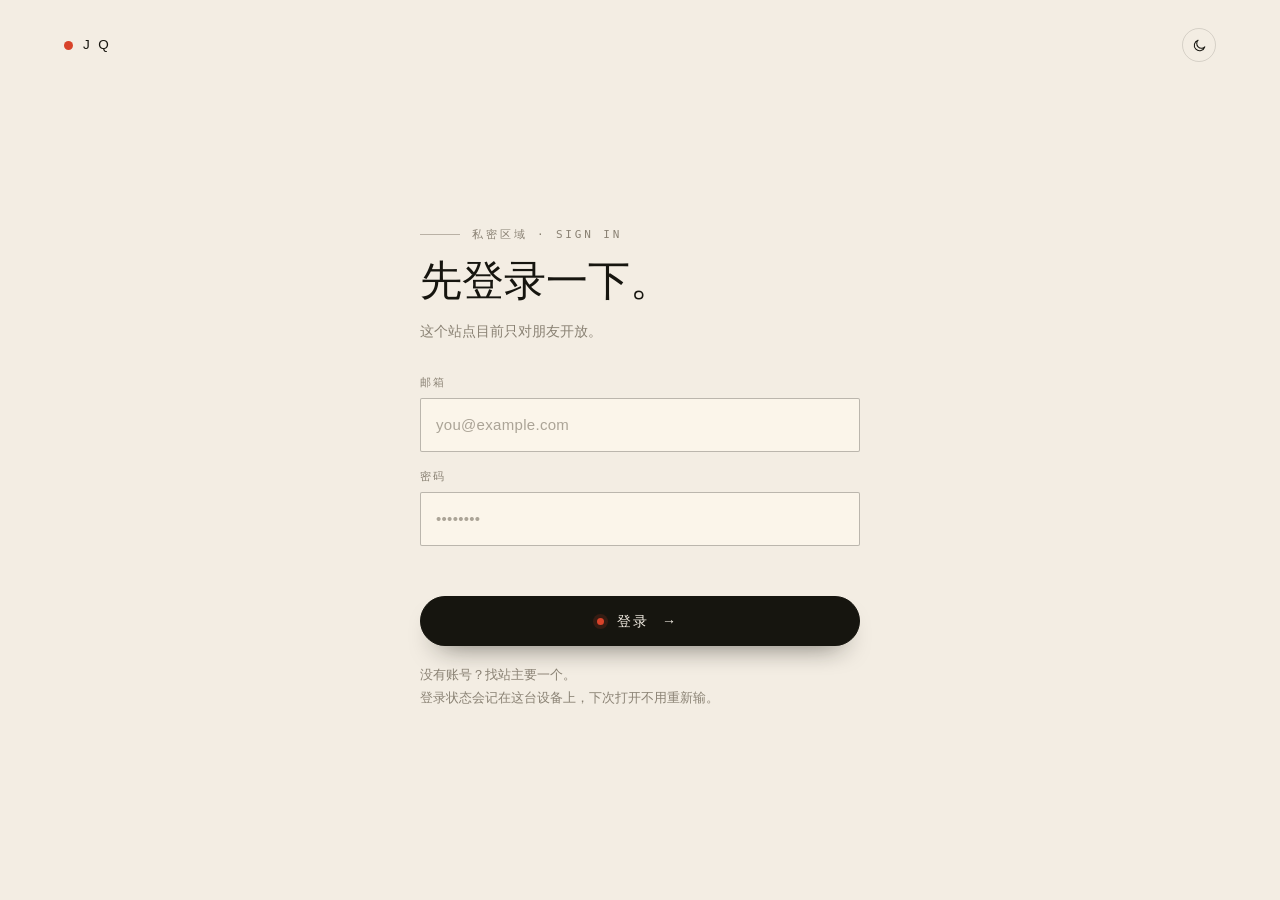
==== commit 63f84789: "Add files via upload" ====
--- a/about.html
+++ b/about.html
@@ -1,4 +1,4 @@
-<!DOCTYPE html>
+﻿<!DOCTYPE html>
 <html lang="zh-CN">
 <head>
 <meta charset="utf-8" />
@@ -28,7 +28,7 @@
     }
   } catch (e) {}
 </script>
-<script src="js/auth-gate.js"></script>
+<script src="js/auth-gate.js?v=2"></script>
 </head>
 <body id="top">
 
@@ -280,8 +280,8 @@
   </svg>
 </a>
 <script src="js/car.js" defer></script>
-<script src="js/app.js" defer></script>
+<script src="js/app.js?v=2" defer></script>
 <script src="js/letters.js" defer></script>
-<script src="js/auth.js" defer></script>
+<script src="js/auth.js?v=2" defer></script>
 </body>
 </html>
